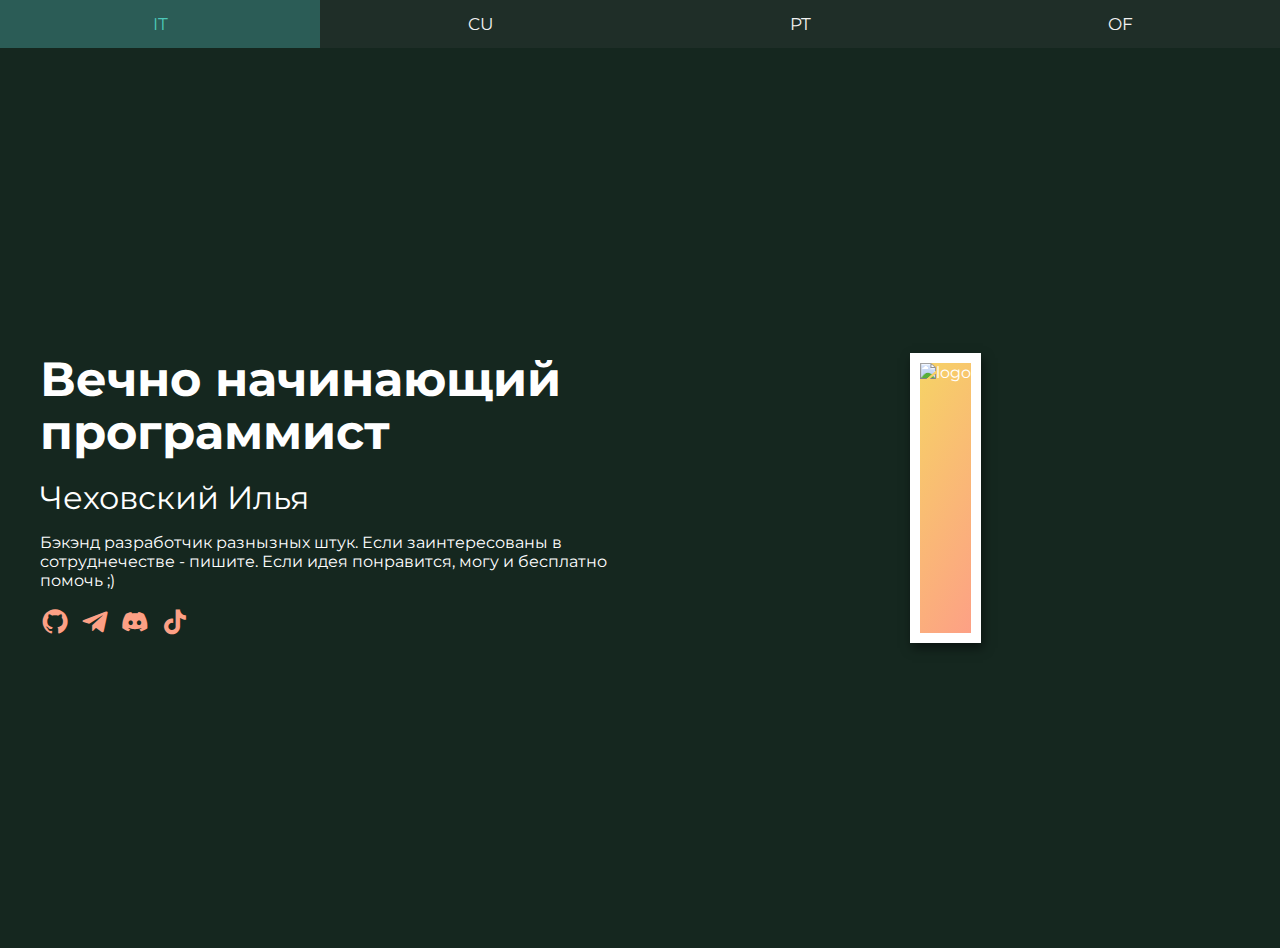
==== index.html @ bf630e3e "Rename it.html to index.html" ====
<!DOCTYPE html>
<html lang="en">

<head>
  <meta charset="UTF-8">
  <meta name="viewport" content="width=device-width, initial-scale=1.0">
  <title>Document</title>

  <link rel="preconnect" href="https://fonts.gstatic.com">
  <link href="https://fonts.googleapis.com/css2?family=Montserrat:wght@300;400;500;600;700&display=swap"
    rel="stylesheet">

  <link rel="stylesheet" href="https://cdn.jsdelivr.net/npm/boxicons@latest/css/boxicons.min.css">

  <link rel="stylesheet" href="style.css">


<div class="topnav">
    <a class="active" href="it.html">IT</a>
    <a href="cu.html">CU</a>
    <a href="pt.html">PT</a>
    <a href="of.html">OF</a>
  </div>


<body bgcolor="#15271f" text="#fff">
  <div class="hero">
    <div class="container hero_container">
        <div class="hero__about">

            <h1 class="hero__title">Вечно начинающий программист</h1>
            <h2 class="hero__subtitle">Чеховский Илья</h2>

            <p class="hero__description">
                Бэкэнд разработчик разнызных штук. 
                Если заинтересованы в сотруднечестве - пишите. 
                Если идея понравится, могу и бесплатно помочь ;)</p>
            <div class="hero__links">
                <a href="https://github.com/Goldingeng" target="_blank" class="hero__link"><i class='bx bxl-github'></i></a>
                <a href="https://t.me/goldingeng" target="_blank" class="hero__link"><i class='bx bxl-telegram'></i></a>
                <a href="https://discordapp.com/users/518775742952243229" target="_blank" class="hero__link"><i class='bx bxl-discord-alt'></i></a>
                <a href="https://www.tiktok.com/@goldingeng?_t=8pJiGLMWsYo&_r=1" target="_blank" class="hero__link"><i class='bx bxl-tiktok'></i></a>
            </div>
        </div>
        <div class="hero__box">
            <img class="hero__box-img" src="png\logo.png" alt="logo">
        </div>
    </div>
</body>

</html>
---- style.css ----
*,
::before,
::after {
  box-sizing: border-box;
}

body {
  margin: 0;
  font-family: 'Montserrat', sans-serif;
}

img {
  width: 100%;
  height: 100%;
}

h1,
h2,
h3 {
  margin: 0;
}

.topnav {
    background-color: #333;
    overflow: hidden;
}

.topnav {
    display: flex;
    justify-content: space-between;
    background-color: hsl(156, 19%, 15%);
}

.topnav a {
    flex: 1;
    color: #f2f2f2;
    text-align: center;
    padding: 14px 16px;
    text-decoration: none;
    font-size: 17px;
}

.topnav a:hover {
    background-color: hwb(173 17% 64%);
}

.topnav a.active {
    color: hwb(173 30% 22%);
}


.header__logo{
    color: inherit;
    text-decoration:none;
}

.hero {
    min-height: 100vh;
    display: flex;
    justify-content: center;
    align-items: center;
}

.container{
    max-width: 1230px;
    width: 100%;
    margin: 0 auto;
    padding: 0 15px;
}

.hero_container{
    display: grid;
    grid-template-columns: repeat(auto-fit, minmax(290px, 1fr));
    grid-gap: 20px;
}

.hero__about{
    display: flex;
    flex-direction: column;
    justify-content: center;
}

.hero__title{
    margin-bottom: 20px;

    font-size: 48px;
    line-height: 1.1;
}

.hero__subtitle{
    font-size: 32px;
    font-weight: normal;
}

.hero__links{
    display: flex;
}

.hero__link{
    margin-right: 10px;

    font-size: 30px;
    color: #fda085;

    transition: color 0.3s;
}

.hero__link:hover{
    color:#f6d365;
}


.hero__box{
    max-width: 500px;
    justify-self: center;
    overflow: hidden;

    background-image: linear-gradient(120deg, #f6d365 0%, #fda085 100%);
    border: 10px solid #fff;
    box-shadow: 2px 5px 10px
    rgba(0, 0, 0, 0.5);
    animation: ava-animate 5s infinite alternate;
}

.hero__boxCU{
    max-width: 500px;
    justify-self: center;
    overflow: hidden;

    background-image: linear-gradient(to right, #fa709a 0%, #fee140 100%);
    border: 10px solid #fff;
    box-shadow: 2px 5px 10px
    rgba(0, 0, 0, 0.5);
    animation: ava-animate 5s infinite alternate;
}

.hero__box-img{
    animation: ava-bg 3s infinite alternate;
}

@media screen and (max-width: 978px) {
    .hero{
        padding-top: 30px;
    }

    .hero_container{
        grid-row-gap: 20px;
    }

    .hero__title{
        font-size: 18px;

        margin-bottom: 10px;
    }

    .hero__subtitle{
        font-size: 22px;
        font-weight: 400;
    }

    .hero__description{
        font-size: 14px;

    }

    .hero__about{
        text-align: center;
    }

    .hero__links{
        justify-content: center;
    }

    .hero__box{
        max-width: 350px;

    }

    
    
}

@keyframes ava-animate {
    0% {
        border-radius: 58% 42% 24% 76% / 40% 51% 49% 60%;
    }

    40% {
        border-radius: 42% 58% 48% 52% / 54% 32% 68% 46%;
    }

    60% {
        border-radius: 52% 48% 42% 58% / 44% 42% 58% 56%;
    }

    100% {
        border-radius: 69% 31% 26% 74% / 60% 58% 42% 40%;
    }
}

@keyframes ava-bg {
    from {
      backdrop-filter: hue-rotate(0);
    }
  
    to {
      backdrop-filter: hue-rotate(90deg);
    }
  }
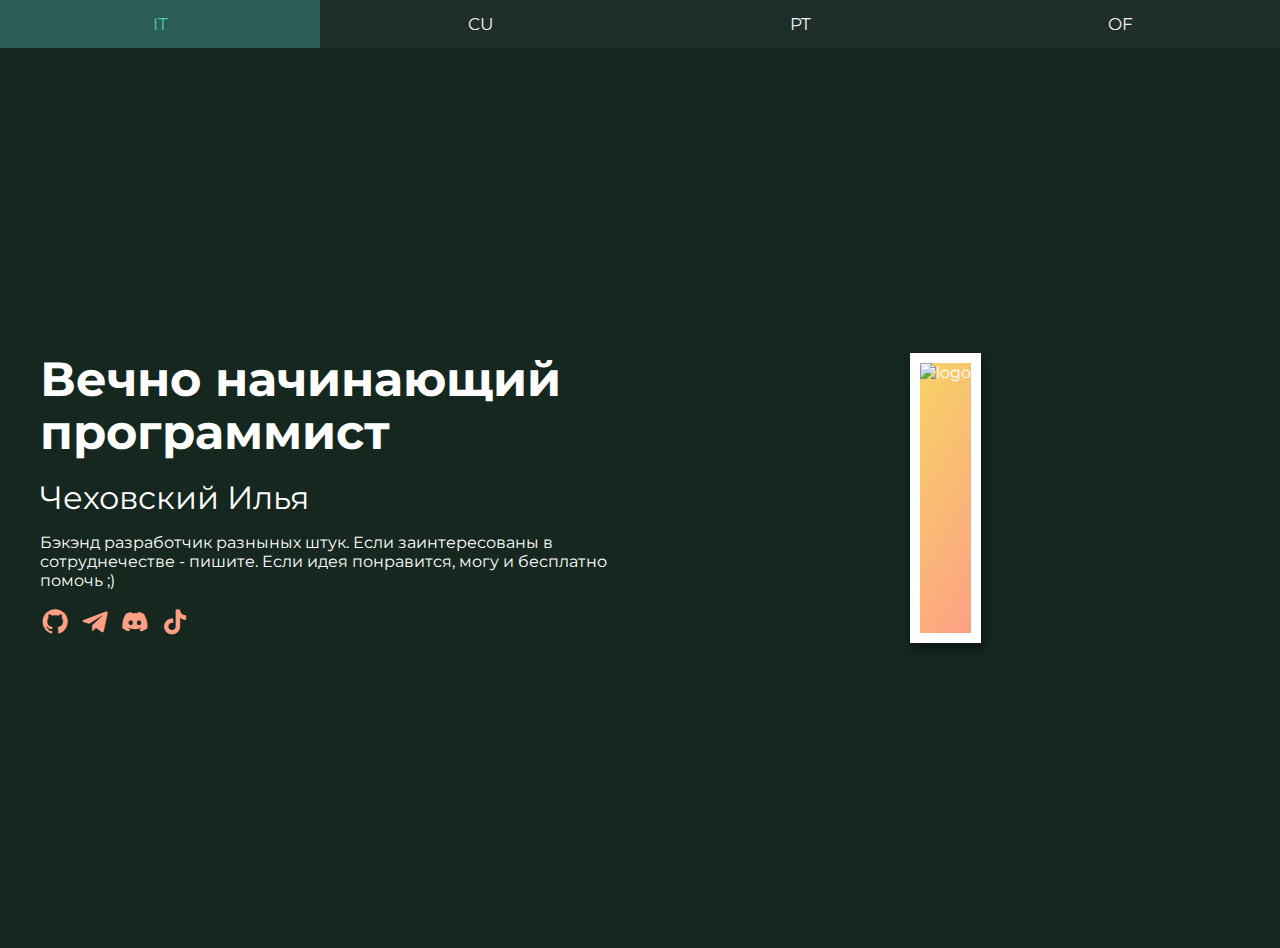
==== commit 6ea635d8: "Update index.html" ====
--- a/index.html
+++ b/index.html
@@ -4,7 +4,7 @@
 <head>
   <meta charset="UTF-8">
   <meta name="viewport" content="width=device-width, initial-scale=1.0">
-  <title>Document</title>
+  <title>IT Golding</title>
 
   <link rel="preconnect" href="https://fonts.gstatic.com">
   <link href="https://fonts.googleapis.com/css2?family=Montserrat:wght@300;400;500;600;700&display=swap"
@@ -15,8 +15,11 @@
   <link rel="stylesheet" href="style.css">
 
 
+<link rel="icon" type="image/png" href="png\ico.png">
+
+
 <div class="topnav">
-    <a class="active" href="it.html">IT</a>
+    <a class="active" href="index.html">IT</a>
     <a href="cu.html">CU</a>
     <a href="pt.html">PT</a>
     <a href="of.html">OF</a>
@@ -32,7 +35,7 @@
             <h2 class="hero__subtitle">Чеховский Илья</h2>
 
             <p class="hero__description">
-                Бэкэнд разработчик разнызных штук. 
+                Бэкэнд разработчик разныных штук. 
                 Если заинтересованы в сотруднечестве - пишите. 
                 Если идея понравится, могу и бесплатно помочь ;)</p>
             <div class="hero__links">
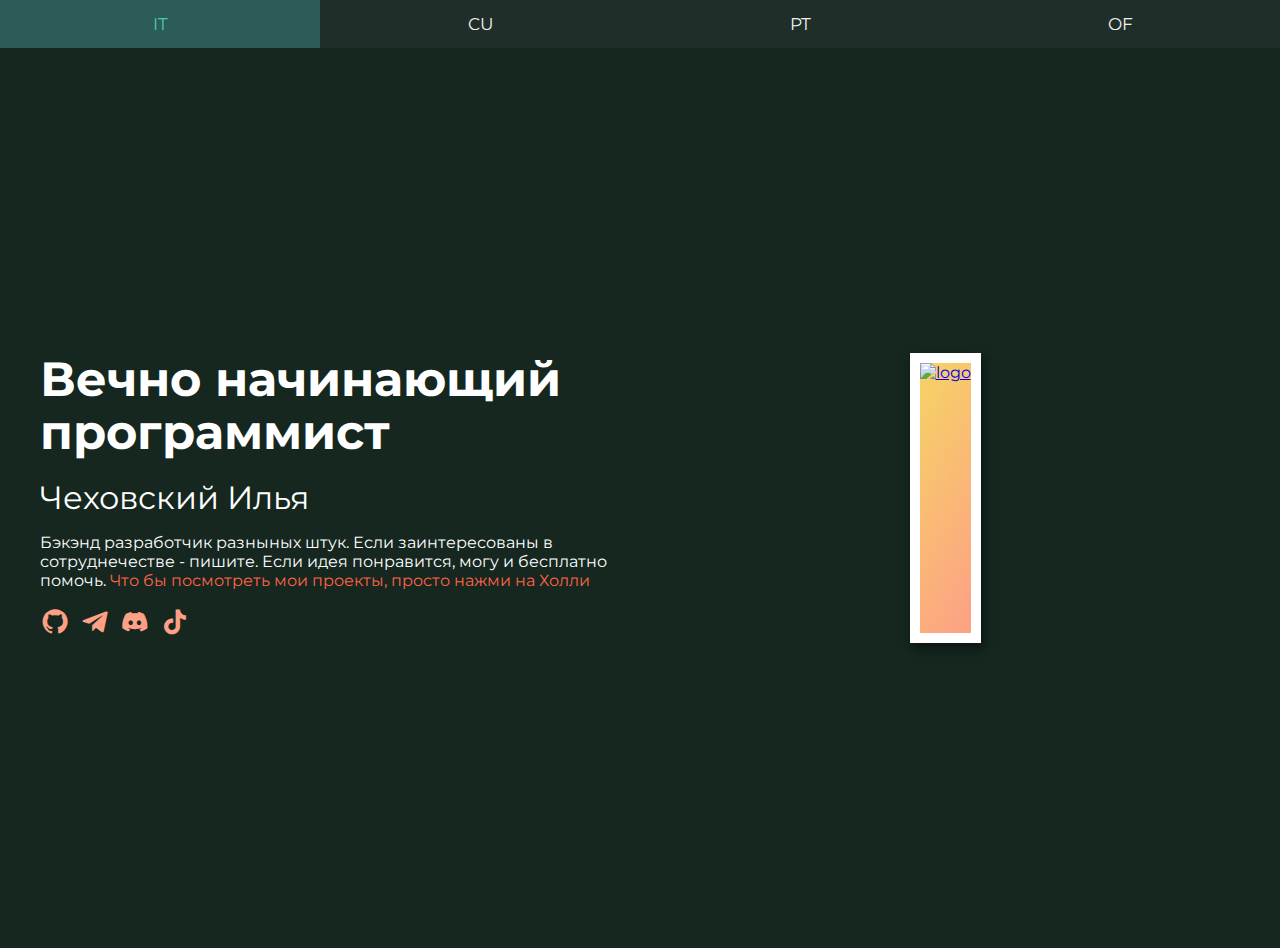
==== commit a0cfa0ad: "update 4" ====
--- a/index.html
+++ b/index.html
@@ -35,9 +35,11 @@
             <h2 class="hero__subtitle">Чеховский Илья</h2>
 
             <p class="hero__description">
-                Бэкэнд разработчик разныных штук. 
-                Если заинтересованы в сотруднечестве - пишите. 
-                Если идея понравится, могу и бесплатно помочь ;)</p>
+              Бэкэнд разработчик разныных штук. 
+              Если заинтересованы в сотруднечестве - пишите. 
+              Если идея понравится, могу и бесплатно помочь. <span class="highlight">Что бы посмотреть мои проекты, просто нажми на Холли</span>
+          </p>
+          
             <div class="hero__links">
                 <a href="https://github.com/Goldingeng" target="_blank" class="hero__link"><i class='bx bxl-github'></i></a>
                 <a href="https://t.me/goldingeng" target="_blank" class="hero__link"><i class='bx bxl-telegram'></i></a>
@@ -45,10 +47,12 @@
                 <a href="https://www.tiktok.com/@goldingeng?_t=8pJiGLMWsYo&_r=1" target="_blank" class="hero__link"><i class='bx bxl-tiktok'></i></a>
             </div>
         </div>
-        <div class="hero__box">
-            <img class="hero__box-img" src="png\logo.png" alt="logo">
-        </div>
+      <div class="hero__box">
+        <a href="ITproject\listofITprojects.HTML"><img class="hero__box-img" src="png\logo.png" alt="logo"></img></a>
+      </div>
+
     </div>
+
 </body>
 
 </html>
--- a/style.css
+++ b/style.css
@@ -58,8 +58,10 @@
     min-height: 100vh;
     display: flex;
     justify-content: center;
+    flex-wrap: wrap;
     align-items: center;
 }
+
 
 .container{
     max-width: 1230px;
@@ -122,17 +124,11 @@
     animation: ava-animate 5s infinite alternate;
 }
 
-.hero__boxCU{
-    max-width: 500px;
-    justify-self: center;
-    overflow: hidden;
-
-    background-image: linear-gradient(to right, #fa709a 0%, #fee140 100%);
-    border: 10px solid #fff;
-    box-shadow: 2px 5px 10px
-    rgba(0, 0, 0, 0.5);
-    animation: ava-animate 5s infinite alternate;
-}
+.highlight {
+    color: #ff6347; 
+}
+
+
 
 .hero__box-img{
     animation: ava-bg 3s infinite alternate;
